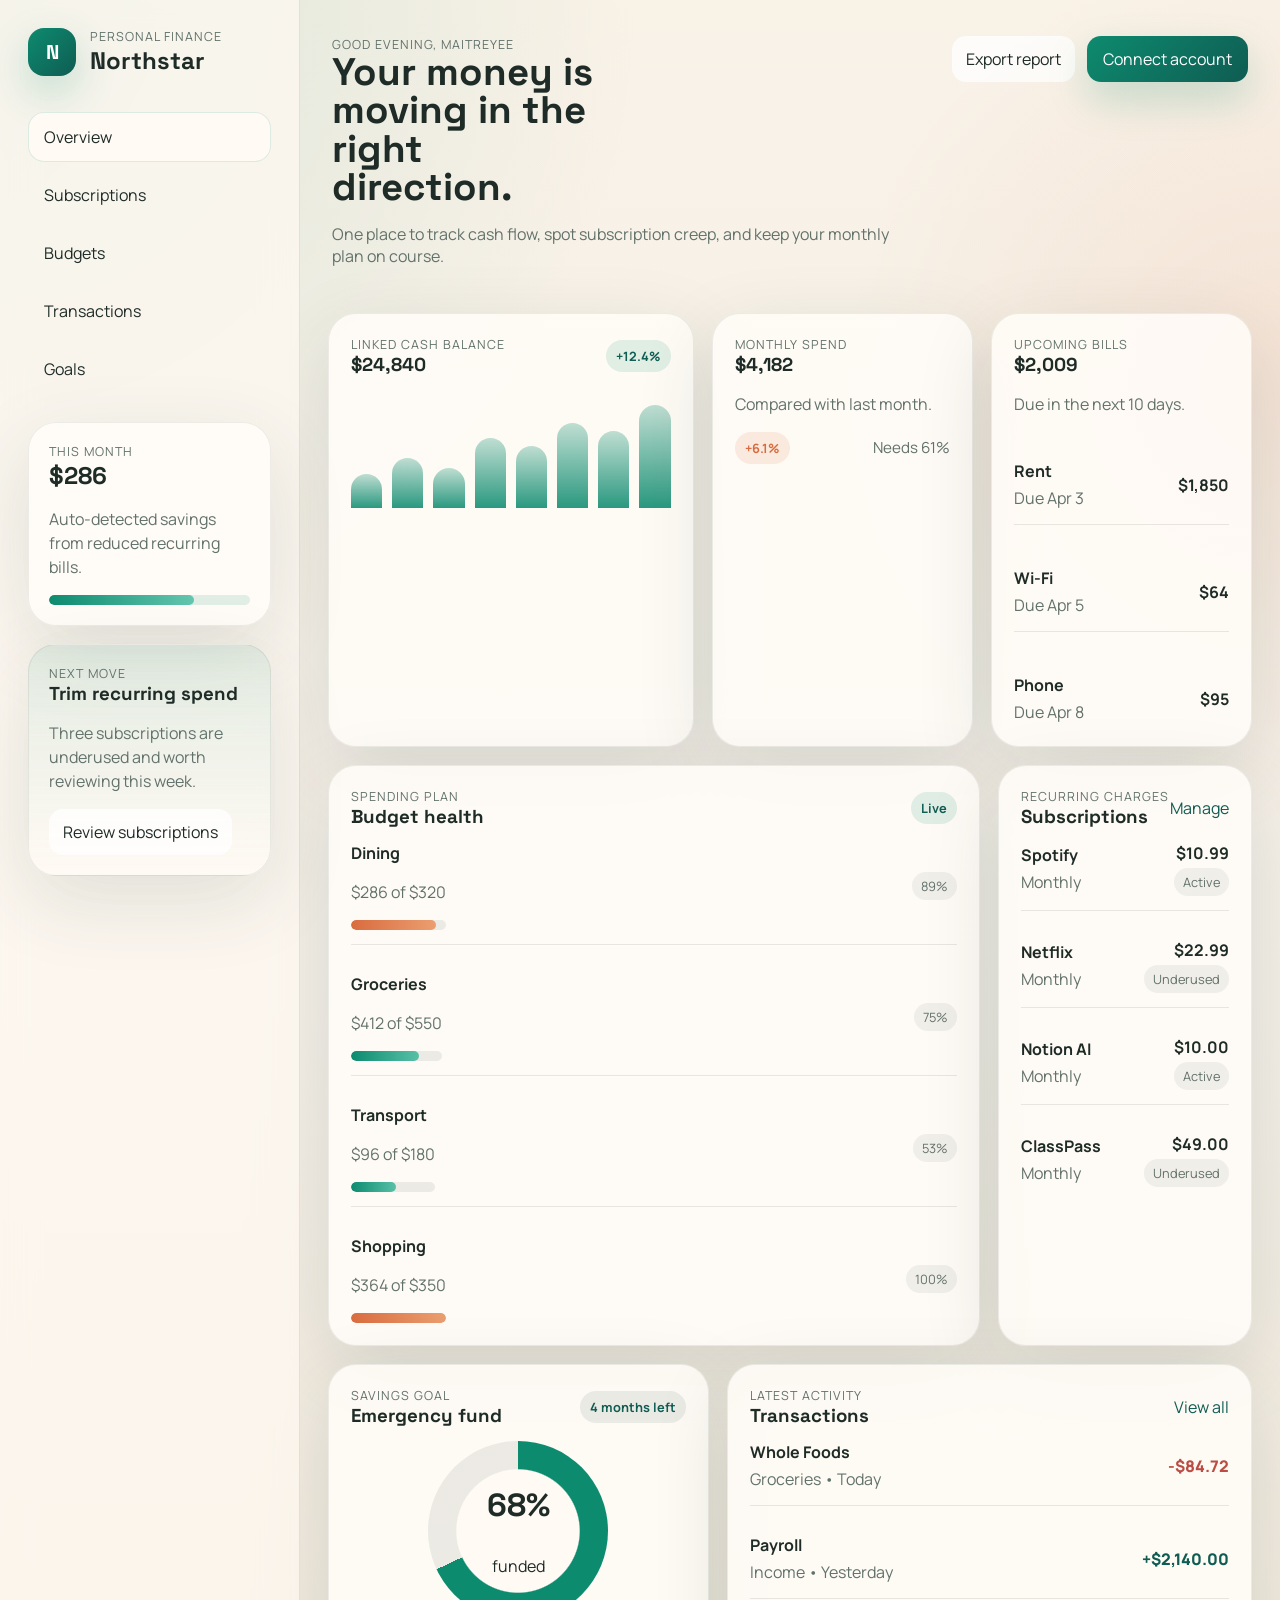
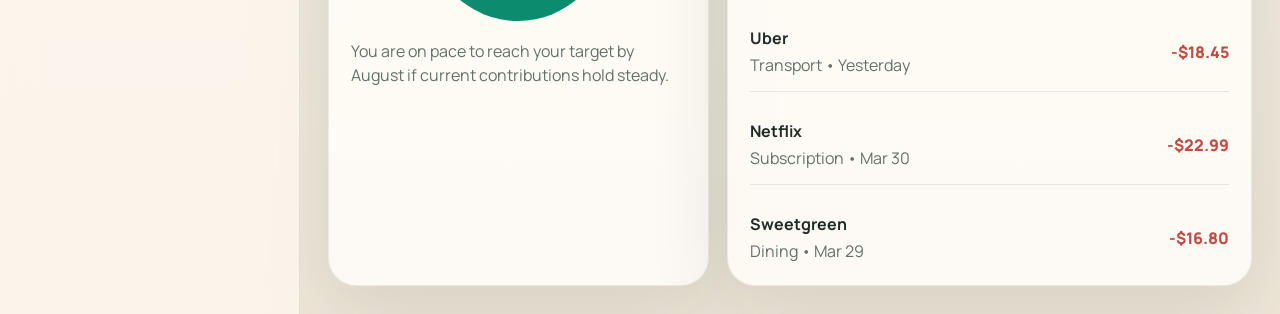
==== index.html @ c25d194f "Initial finance app" ====
<!DOCTYPE html>
<html lang="en">
  <head>
    <meta charset="UTF-8" />
    <meta name="viewport" content="width=device-width, initial-scale=1.0" />
    <title>Northstar Money</title>
    <link rel="preconnect" href="https://fonts.googleapis.com" />
    <link rel="preconnect" href="https://fonts.gstatic.com" crossorigin />
    <link
      href="https://fonts.googleapis.com/css2?family=Manrope:wght@400;500;600;700;800&family=Space+Grotesk:wght@500;700&display=swap"
      rel="stylesheet"
    />
    <link rel="stylesheet" href="./styles.css" />
  </head>
  <body>
    <div class="page-shell">
      <aside class="sidebar">
        <div class="brand-block">
          <div class="brand-mark">N</div>
          <div>
            <p class="eyebrow">Personal finance</p>
            <h1>Northstar</h1>
          </div>
        </div>

        <nav class="nav-list">
          <button class="nav-item active">Overview</button>
          <button class="nav-item">Subscriptions</button>
          <button class="nav-item">Budgets</button>
          <button class="nav-item">Transactions</button>
          <button class="nav-item">Goals</button>
        </nav>

        <section class="sidebar-card">
          <p class="card-label">This month</p>
          <h2 id="saved-total">$0</h2>
          <p class="muted">Auto-detected savings from reduced recurring bills.</p>
          <div class="meter">
            <span id="savings-progress"></span>
          </div>
        </section>

        <section class="sidebar-card highlight">
          <p class="card-label">Next move</p>
          <h3>Trim recurring spend</h3>
          <p class="muted">Three subscriptions are underused and worth reviewing this week.</p>
          <button class="ghost-button">Review subscriptions</button>
        </section>
      </aside>

      <main class="dashboard">
        <header class="hero">
          <div>
            <p class="eyebrow">Good evening, Maitreyee</p>
            <h2>Your money is moving in the right direction.</h2>
            <p class="hero-copy">
              One place to track cash flow, spot subscription creep, and keep your
              monthly plan on course.
            </p>
          </div>
          <div class="hero-actions">
            <button class="secondary-button">Export report</button>
            <button class="primary-button">Connect account</button>
          </div>
        </header>

        <section class="hero-grid">
          <article class="panel balance-panel">
            <div class="panel-heading">
              <div>
                <p class="card-label">Linked cash balance</p>
                <h3 id="cash-balance">$0</h3>
              </div>
              <span class="trend-pill positive" id="balance-change">+0%</span>
            </div>
            <div class="sparkline" aria-hidden="true">
              <span></span>
              <span></span>
              <span></span>
              <span></span>
              <span></span>
              <span></span>
              <span></span>
              <span></span>
            </div>
          </article>

          <article class="panel">
            <p class="card-label">Monthly spend</p>
            <h3 id="monthly-spend">$0</h3>
            <p class="muted">Compared with last month.</p>
            <div class="big-number-row">
              <span class="trend-pill negative" id="spend-change">+0%</span>
              <span class="subtle-stat" id="needs-ratio">Needs 0%</span>
            </div>
          </article>

          <article class="panel">
            <p class="card-label">Upcoming bills</p>
            <h3 id="upcoming-bills">$0</h3>
            <p class="muted">Due in the next 10 days.</p>
            <div class="bill-stack" id="upcoming-list"></div>
          </article>
        </section>

        <section class="content-grid">
          <article class="panel large-panel">
            <div class="section-heading">
              <div>
                <p class="card-label">Spending plan</p>
                <h3>Budget health</h3>
              </div>
              <span class="section-tag">Live</span>
            </div>
            <div class="budget-list" id="budget-list"></div>
          </article>

          <article class="panel">
            <div class="section-heading">
              <div>
                <p class="card-label">Recurring charges</p>
                <h3>Subscriptions</h3>
              </div>
              <button class="text-button">Manage</button>
            </div>
            <div class="subscription-list" id="subscription-list"></div>
          </article>

          <article class="panel">
            <div class="section-heading">
              <div>
                <p class="card-label">Savings goal</p>
                <h3>Emergency fund</h3>
              </div>
              <span class="section-tag neutral">4 months left</span>
            </div>
            <div class="goal-ring">
              <div class="goal-ring-inner">
                <strong id="goal-progress">0%</strong>
                <span>funded</span>
              </div>
            </div>
            <p class="muted">
              You are on pace to reach your target by August if current contributions
              hold steady.
            </p>
          </article>

          <article class="panel wide-panel">
            <div class="section-heading">
              <div>
                <p class="card-label">Latest activity</p>
                <h3>Transactions</h3>
              </div>
              <button class="text-button">View all</button>
            </div>
            <div class="transaction-list" id="transaction-list"></div>
          </article>
        </section>
      </main>
    </div>

    <script src="./app.js"></script>
  </body>
</html>
---- styles.css ----
:root {
  color-scheme: light;
  --bg: #f4efe7;
  --bg-accent: #efe4d5;
  --surface: rgba(255, 252, 247, 0.88);
  --surface-strong: #fffaf4;
  --surface-dark: #14312b;
  --text: #1e2b27;
  --muted: #62726b;
  --line: rgba(30, 43, 39, 0.1);
  --brand: #0d8b6f;
  --brand-deep: #0f5c52;
  --warn: #d96c3f;
  --danger: #bb4d44;
  --shadow: 0 24px 80px rgba(19, 49, 43, 0.12);
}

* {
  box-sizing: border-box;
}

body {
  margin: 0;
  min-height: 100vh;
  font-family: "Manrope", sans-serif;
  color: var(--text);
  background:
    radial-gradient(circle at top left, rgba(13, 139, 111, 0.12), transparent 28%),
    radial-gradient(circle at right 20%, rgba(217, 108, 63, 0.11), transparent 22%),
    linear-gradient(180deg, #f9f2e7 0%, var(--bg) 52%, #efe6d8 100%);
}

button {
  font: inherit;
}

.page-shell {
  display: grid;
  grid-template-columns: 300px minmax(0, 1fr);
  min-height: 100vh;
}

.sidebar {
  padding: 28px;
  border-right: 1px solid var(--line);
  background: rgba(255, 250, 243, 0.7);
  backdrop-filter: blur(18px);
}

.brand-block,
.panel-heading,
.section-heading,
.hero,
.hero-actions,
.big-number-row,
.budget-row,
.subscription-row,
.transaction-row {
  display: flex;
  align-items: center;
}

.brand-block {
  gap: 14px;
  margin-bottom: 36px;
}

.brand-mark {
  width: 48px;
  height: 48px;
  border-radius: 16px;
  display: grid;
  place-items: center;
  background: linear-gradient(135deg, var(--brand), var(--brand-deep));
  color: white;
  font-family: "Space Grotesk", sans-serif;
  font-size: 1.25rem;
  font-weight: 700;
  box-shadow: 0 16px 40px rgba(13, 139, 111, 0.24);
}

.eyebrow,
.card-label {
  margin: 0;
  color: var(--muted);
  font-size: 0.78rem;
  letter-spacing: 0.08em;
  text-transform: uppercase;
}

.brand-block h1,
.hero h2,
.panel h3,
.sidebar-card h3,
.sidebar-card h2 {
  margin: 0;
  font-family: "Space Grotesk", sans-serif;
}

.nav-list {
  display: grid;
  gap: 8px;
  margin-bottom: 28px;
}

.nav-item {
  border: 0;
  border-radius: 16px;
  padding: 14px 16px;
  background: transparent;
  color: var(--text);
  text-align: left;
  cursor: pointer;
}

.nav-item.active,
.nav-item:hover {
  background: var(--surface-strong);
  box-shadow: inset 0 0 0 1px rgba(13, 139, 111, 0.14);
}

.sidebar-card,
.panel {
  border: 1px solid rgba(20, 49, 43, 0.08);
  border-radius: 28px;
  background: var(--surface);
  box-shadow: var(--shadow);
}

.sidebar-card {
  padding: 20px;
  margin-bottom: 18px;
}

.sidebar-card.highlight {
  background: linear-gradient(180deg, rgba(13, 139, 111, 0.1), rgba(255, 250, 244, 0.9));
}

.muted {
  color: var(--muted);
  line-height: 1.5;
}

.meter {
  margin-top: 16px;
  width: 100%;
  height: 10px;
  border-radius: 999px;
  background: rgba(13, 139, 111, 0.12);
  overflow: hidden;
}

.meter span {
  display: block;
  height: 100%;
  width: 0;
  border-radius: inherit;
  background: linear-gradient(90deg, var(--brand), #64c7af);
}

.ghost-button,
.secondary-button,
.primary-button,
.text-button {
  border: 0;
  cursor: pointer;
}

.ghost-button,
.secondary-button {
  padding: 12px 14px;
  border-radius: 14px;
  background: rgba(255, 255, 255, 0.75);
  color: var(--text);
}

.primary-button {
  padding: 12px 16px;
  border-radius: 14px;
  color: white;
  background: linear-gradient(135deg, var(--brand), var(--brand-deep));
  box-shadow: 0 18px 40px rgba(13, 139, 111, 0.22);
}

.text-button {
  background: transparent;
  color: var(--brand-deep);
  padding: 0;
}

.dashboard {
  padding: 28px;
}

.hero {
  justify-content: space-between;
  gap: 24px;
  margin-bottom: 22px;
  padding: 8px 4px;
}

.hero h2 {
  font-size: clamp(2rem, 3vw, 3.4rem);
  line-height: 1;
  max-width: 11ch;
}

.hero-copy {
  max-width: 58ch;
  color: var(--muted);
}

.hero-actions {
  gap: 12px;
  align-self: flex-start;
}

.hero-grid,
.content-grid {
  display: grid;
  gap: 18px;
}

.hero-grid {
  grid-template-columns: 1.4fr 1fr 1fr;
  margin-bottom: 18px;
}

.content-grid {
  grid-template-columns: 1.2fr 0.8fr 0.8fr;
}

.panel {
  padding: 22px;
}

.large-panel,
.wide-panel {
  grid-column: span 2;
}

.panel-heading,
.section-heading,
.big-number-row,
.budget-row,
.subscription-row,
.transaction-row {
  justify-content: space-between;
}

.trend-pill,
.section-tag {
  padding: 7px 10px;
  border-radius: 999px;
  font-size: 0.8rem;
  font-weight: 700;
}

.trend-pill.positive,
.section-tag {
  background: rgba(13, 139, 111, 0.12);
  color: var(--brand-deep);
}

.trend-pill.negative {
  background: rgba(217, 108, 63, 0.12);
  color: var(--warn);
}

.section-tag.neutral {
  background: rgba(20, 49, 43, 0.08);
}

.sparkline {
  height: 112px;
  margin-top: 20px;
  display: grid;
  grid-template-columns: repeat(8, 1fr);
  gap: 10px;
  align-items: end;
}

.sparkline span {
  display: block;
  border-radius: 999px 999px 10px 10px;
  background: linear-gradient(180deg, rgba(13, 139, 111, 0.26), rgba(13, 139, 111, 0.88));
}

.sparkline span:nth-child(1) { height: 30%; }
.sparkline span:nth-child(2) { height: 44%; }
.sparkline span:nth-child(3) { height: 35%; }
.sparkline span:nth-child(4) { height: 62%; }
.sparkline span:nth-child(5) { height: 55%; }
.sparkline span:nth-child(6) { height: 76%; }
.sparkline span:nth-child(7) { height: 68%; }
.sparkline span:nth-child(8) { height: 92%; }

.bill-stack,
.budget-list,
.subscription-list,
.transaction-list {
  display: grid;
  gap: 14px;
}

.bill-item,
.budget-row,
.subscription-row,
.transaction-row {
  padding: 14px 0;
  border-bottom: 1px solid var(--line);
}

.bill-item:last-child,
.budget-row:last-child,
.subscription-row:last-child,
.transaction-row:last-child {
  border-bottom: 0;
  padding-bottom: 0;
}

.progress-rail {
  width: 100%;
  height: 10px;
  border-radius: 999px;
  background: rgba(20, 49, 43, 0.08);
  overflow: hidden;
  margin-top: 10px;
}

.progress-fill {
  display: block;
  height: 100%;
  border-radius: inherit;
  background: linear-gradient(90deg, var(--brand), #57c0a7);
}

.progress-fill.warn {
  background: linear-gradient(90deg, #d96c3f, #eb9e70);
}

.subtle-stat {
  color: var(--muted);
  font-size: 0.95rem;
}

.subscription-meta,
.transaction-meta {
  display: grid;
  gap: 4px;
}

.pill {
  display: inline-flex;
  align-items: center;
  gap: 6px;
  padding: 5px 9px;
  border-radius: 999px;
  background: rgba(20, 49, 43, 0.06);
  color: var(--muted);
  font-size: 0.8rem;
}

.goal-ring {
  --size: 180px;
  width: var(--size);
  height: var(--size);
  margin: 14px auto 18px;
  border-radius: 50%;
  background:
    radial-gradient(circle at center, var(--surface-strong) 48%, transparent 49%),
    conic-gradient(var(--brand) 0deg, var(--brand) var(--ring-angle), rgba(20, 49, 43, 0.08) var(--ring-angle), rgba(20, 49, 43, 0.08) 360deg);
  display: grid;
  place-items: center;
}

.goal-ring-inner {
  display: grid;
  place-items: center;
  width: 122px;
  height: 122px;
  border-radius: 50%;
  background: var(--surface-strong);
}

.goal-ring-inner strong {
  font-size: 2rem;
  font-family: "Space Grotesk", sans-serif;
}

.transaction-row .amount {
  font-weight: 800;
}

.transaction-row .amount.negative {
  color: var(--danger);
}

.transaction-row .amount.positive {
  color: var(--brand-deep);
}

@media (max-width: 1100px) {
  .page-shell,
  .hero-grid,
  .content-grid {
    grid-template-columns: 1fr;
  }

  .sidebar {
    border-right: 0;
    border-bottom: 1px solid var(--line);
  }

  .large-panel,
  .wide-panel {
    grid-column: span 1;
  }

  .hero {
    flex-direction: column;
    align-items: flex-start;
  }
}

@media (max-width: 720px) {
  .sidebar,
  .dashboard {
    padding: 18px;
  }

  .hero h2 {
    max-width: none;
  }

  .hero-actions {
    width: 100%;
    flex-wrap: wrap;
  }

  .primary-button,
  .secondary-button {
    flex: 1 1 180px;
  }
}
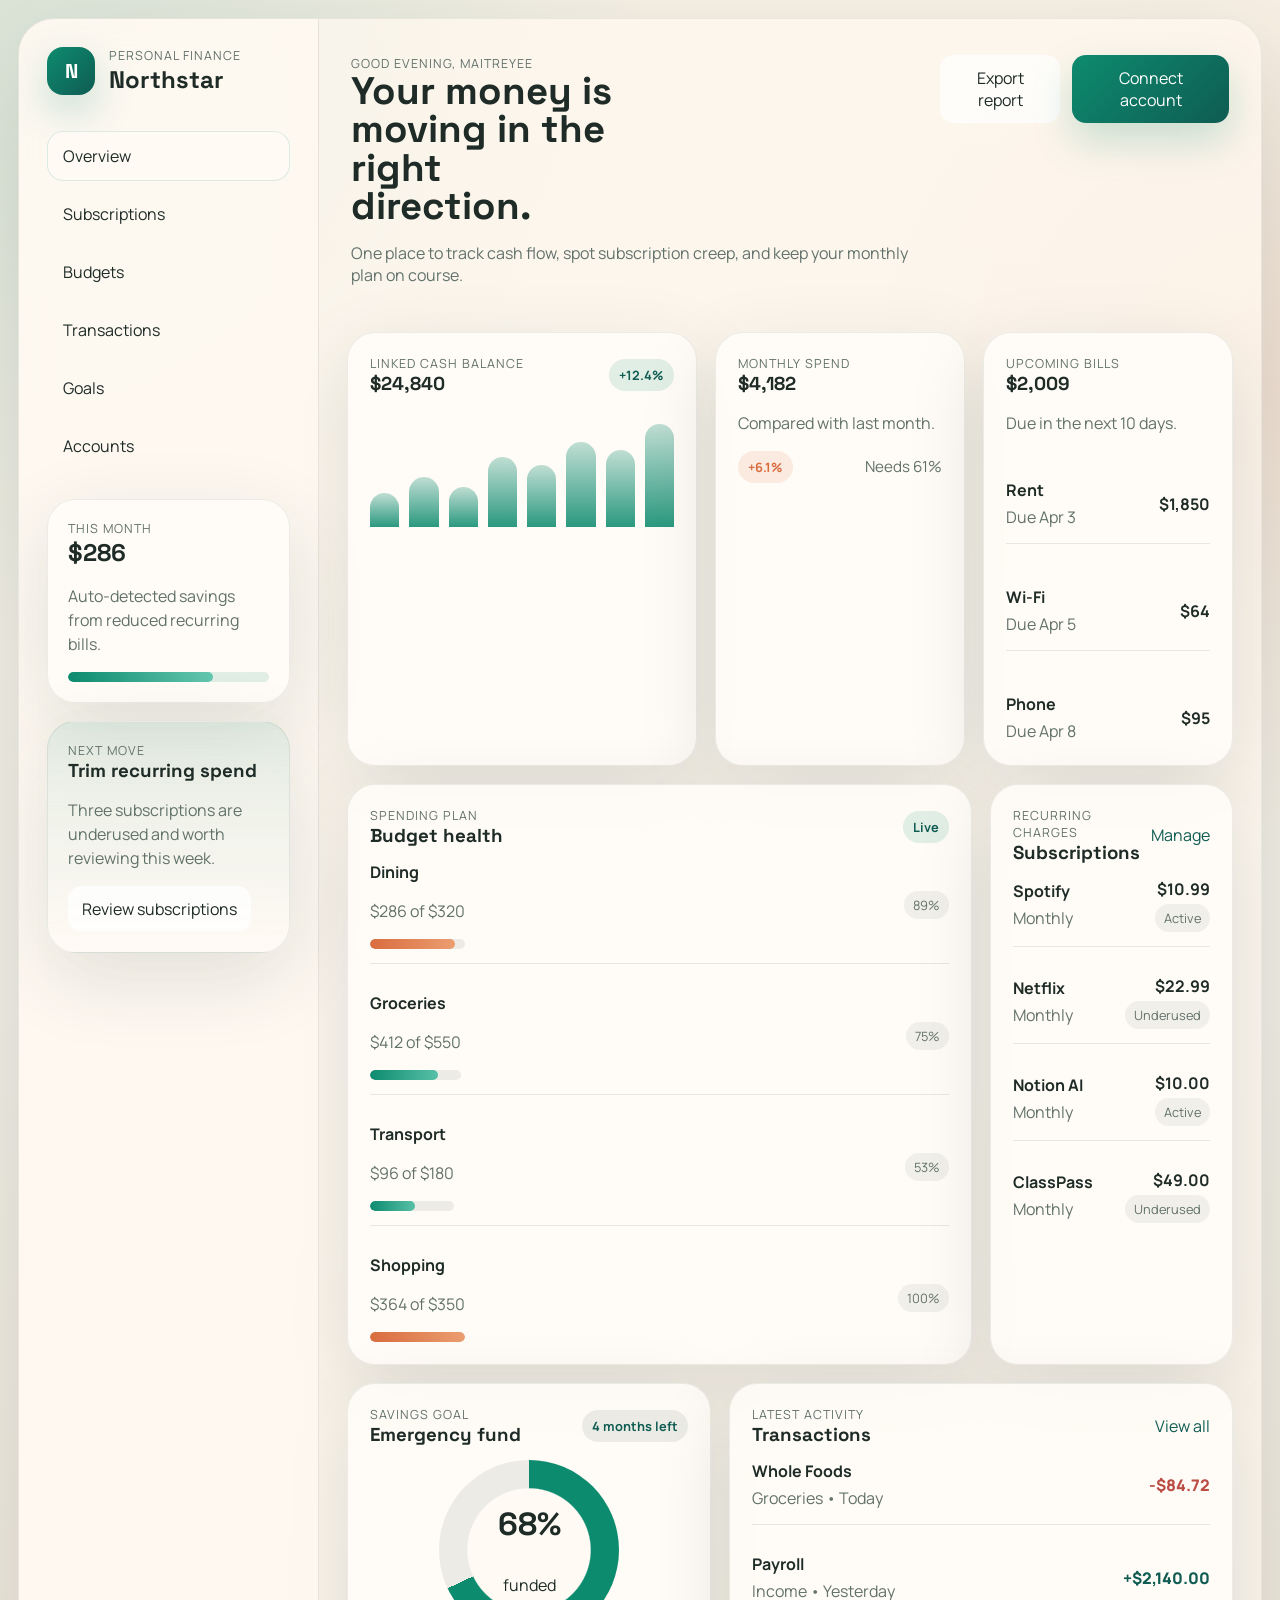
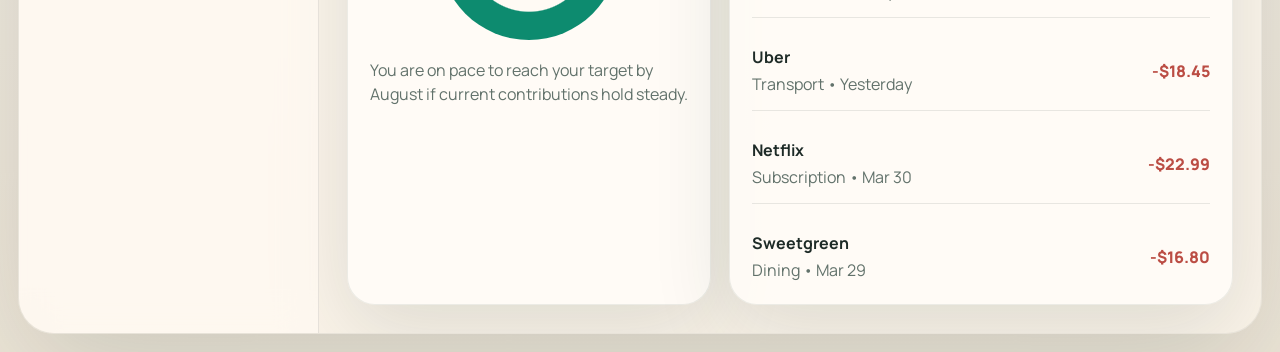
==== commit e44059cc: "Add mobile layout and accounts flow" ====
--- a/index.html
+++ b/index.html
@@ -13,151 +13,316 @@
     <link rel="stylesheet" href="./styles.css" />
   </head>
   <body>
-    <div class="page-shell">
-      <aside class="sidebar">
-        <div class="brand-block">
-          <div class="brand-mark">N</div>
-          <div>
-            <p class="eyebrow">Personal finance</p>
-            <h1>Northstar</h1>
+    <div class="app-shell">
+      <div class="app-frame">
+        <aside class="sidebar">
+          <div class="brand-block">
+            <div class="brand-mark">N</div>
+            <div>
+              <p class="eyebrow">Personal finance</p>
+              <h1>Northstar</h1>
+            </div>
           </div>
-        </div>
-
-        <nav class="nav-list">
-          <button class="nav-item active">Overview</button>
-          <button class="nav-item">Subscriptions</button>
-          <button class="nav-item">Budgets</button>
-          <button class="nav-item">Transactions</button>
-          <button class="nav-item">Goals</button>
+
+          <nav class="nav-list">
+            <button class="nav-item active" type="button" data-view="overview">Overview</button>
+            <button class="nav-item" type="button" data-view="subscriptions">Subscriptions</button>
+            <button class="nav-item" type="button" data-view="budgets">Budgets</button>
+            <button class="nav-item" type="button" data-view="transactions">Transactions</button>
+            <button class="nav-item" type="button" data-view="goals">Goals</button>
+            <button class="nav-item" type="button" data-view="accounts">Accounts</button>
+          </nav>
+
+          <section class="sidebar-card">
+            <p class="card-label">This month</p>
+            <h2 id="saved-total">$0</h2>
+            <p class="muted">Auto-detected savings from reduced recurring bills.</p>
+            <div class="meter">
+              <span id="savings-progress"></span>
+            </div>
+          </section>
+
+          <section class="sidebar-card highlight">
+            <p class="card-label">Next move</p>
+            <h3>Trim recurring spend</h3>
+            <p class="muted">Three subscriptions are underused and worth reviewing this week.</p>
+            <button class="ghost-button" type="button" data-view-link="subscriptions">Review subscriptions</button>
+          </section>
+        </aside>
+
+        <main class="dashboard">
+          <header class="mobile-topbar">
+            <div>
+              <p class="eyebrow">Northstar Money</p>
+              <h1 class="mobile-title">Your finances</h1>
+            </div>
+            <button class="avatar-chip" type="button">MJ</button>
+          </header>
+
+        <section class="view active" data-view-panel="overview">
+          <header class="hero">
+            <div>
+              <p class="eyebrow">Good evening, Maitreyee</p>
+              <h2>Your money is moving in the right direction.</h2>
+              <p class="hero-copy">
+                One place to track cash flow, spot subscription creep, and keep your
+                monthly plan on course.
+              </p>
+            </div>
+            <div class="hero-actions">
+              <button class="secondary-button" type="button">Export report</button>
+              <button class="primary-button" type="button" data-view-link="accounts">Connect account</button>
+            </div>
+          </header>
+
+          <section class="hero-grid">
+            <article class="panel balance-panel">
+              <div class="panel-heading">
+                <div>
+                  <p class="card-label">Linked cash balance</p>
+                  <h3 id="cash-balance">$0</h3>
+                </div>
+                <span class="trend-pill positive" id="balance-change">+0%</span>
+              </div>
+              <div class="sparkline" aria-hidden="true">
+                <span></span>
+                <span></span>
+                <span></span>
+                <span></span>
+                <span></span>
+                <span></span>
+                <span></span>
+                <span></span>
+              </div>
+            </article>
+
+            <article class="panel">
+              <p class="card-label">Monthly spend</p>
+              <h3 id="monthly-spend">$0</h3>
+              <p class="muted">Compared with last month.</p>
+              <div class="big-number-row">
+                <span class="trend-pill negative" id="spend-change">+0%</span>
+                <span class="subtle-stat" id="needs-ratio">Needs 0%</span>
+              </div>
+            </article>
+
+            <article class="panel">
+              <p class="card-label">Upcoming bills</p>
+              <h3 id="upcoming-bills">$0</h3>
+              <p class="muted">Due in the next 10 days.</p>
+              <div class="bill-stack" id="upcoming-list"></div>
+            </article>
+          </section>
+
+          <section class="content-grid">
+            <article class="panel large-panel">
+              <div class="section-heading">
+                <div>
+                  <p class="card-label">Spending plan</p>
+                  <h3>Budget health</h3>
+                </div>
+                <span class="section-tag">Live</span>
+              </div>
+              <div class="budget-list" id="budget-list"></div>
+            </article>
+
+            <article class="panel">
+              <div class="section-heading">
+                <div>
+                  <p class="card-label">Recurring charges</p>
+                  <h3>Subscriptions</h3>
+                </div>
+                <button class="text-button" type="button" data-view-link="subscriptions">Manage</button>
+              </div>
+              <div class="subscription-list" id="subscription-list"></div>
+            </article>
+
+            <article class="panel">
+              <div class="section-heading">
+                <div>
+                  <p class="card-label">Savings goal</p>
+                  <h3>Emergency fund</h3>
+                </div>
+                <span class="section-tag neutral">4 months left</span>
+              </div>
+              <div class="goal-ring">
+                <div class="goal-ring-inner">
+                  <strong id="goal-progress">0%</strong>
+                  <span>funded</span>
+                </div>
+              </div>
+              <p class="muted">
+                You are on pace to reach your target by August if current contributions
+                hold steady.
+              </p>
+            </article>
+
+            <article class="panel wide-panel">
+              <div class="section-heading">
+                <div>
+                  <p class="card-label">Latest activity</p>
+                  <h3>Transactions</h3>
+                </div>
+                <button class="text-button" type="button" data-view-link="transactions">View all</button>
+              </div>
+              <div class="transaction-list" id="transaction-list"></div>
+            </article>
+          </section>
+        </section>
+
+        <section class="view" data-view-panel="subscriptions">
+          <header class="view-hero">
+            <div>
+              <p class="eyebrow">Recurring spend</p>
+              <h2>Keep every subscription earned.</h2>
+              <p class="hero-copy">Spot underused services, upcoming renewals, and savings opportunities in one place.</p>
+            </div>
+            <span class="trend-pill negative" id="subscription-monthly-total">$0/mo</span>
+          </header>
+          <section class="single-column-grid">
+            <article class="panel">
+              <div class="section-heading">
+                <div>
+                  <p class="card-label">Active services</p>
+                  <h3>Subscription list</h3>
+                </div>
+                <span class="section-tag neutral" id="subscription-count">0 active</span>
+              </div>
+              <div class="subscription-list" id="subscriptions-detailed-list"></div>
+            </article>
+          </section>
+        </section>
+
+        <section class="view" data-view-panel="budgets">
+          <header class="view-hero">
+            <div>
+              <p class="eyebrow">Monthly plan</p>
+              <h2>Budgets with real breathing room.</h2>
+              <p class="hero-copy">Track where your money is going and which categories are starting to drift.</p>
+            </div>
+            <span class="section-tag" id="budget-summary-tag">On track</span>
+          </header>
+          <section class="single-column-grid">
+            <article class="panel">
+              <div class="section-heading">
+                <div>
+                  <p class="card-label">Categories</p>
+                  <h3>Budget breakdown</h3>
+                </div>
+                <span class="section-tag neutral" id="budget-remaining">$0 left</span>
+              </div>
+              <div class="budget-list" id="budget-detail-list"></div>
+            </article>
+          </section>
+        </section>
+
+        <section class="view" data-view-panel="transactions">
+          <header class="view-hero">
+            <div>
+              <p class="eyebrow">Cash flow</p>
+              <h2>Every swipe, transfer, and paycheck.</h2>
+              <p class="hero-copy">Recent activity is grouped here so you can catch unexpected charges quickly.</p>
+            </div>
+            <span class="section-tag neutral" id="transaction-total-tag">$0 net</span>
+          </header>
+          <section class="single-column-grid">
+            <article class="panel">
+              <div class="section-heading">
+                <div>
+                  <p class="card-label">Activity feed</p>
+                  <h3>Transaction history</h3>
+                </div>
+                <button class="text-button" type="button" data-view-link="overview">Back to overview</button>
+              </div>
+              <div class="transaction-list" id="transactions-detailed-list"></div>
+            </article>
+          </section>
+        </section>
+
+        <section class="view" data-view-panel="goals">
+          <header class="view-hero">
+            <div>
+              <p class="eyebrow">Savings progress</p>
+              <h2>Goals that stay visible.</h2>
+              <p class="hero-copy">Your emergency fund target, monthly savings pace, and next best action all in one view.</p>
+            </div>
+            <span class="section-tag" id="goal-pace-tag">Ahead of pace</span>
+          </header>
+          <section class="goal-grid">
+            <article class="panel">
+              <div class="section-heading">
+                <div>
+                  <p class="card-label">Emergency fund</p>
+                  <h3>Goal progress</h3>
+                </div>
+                <span class="section-tag neutral">Target: $18,000</span>
+              </div>
+              <div class="goal-ring large-goal-ring">
+                <div class="goal-ring-inner">
+                  <strong id="goal-progress-detail">0%</strong>
+                  <span>funded</span>
+                </div>
+              </div>
+              <p class="muted" id="goal-summary-copy"></p>
+            </article>
+            <article class="panel">
+              <div class="section-heading">
+                <div>
+                  <p class="card-label">Monthly savings</p>
+                  <h3>Momentum</h3>
+                </div>
+                <span class="trend-pill positive" id="goal-savings-amount">$0</span>
+              </div>
+              <p class="muted">Your reduced recurring spend and steady deposits are keeping this goal on track.</p>
+              <div class="meter">
+                <span id="goal-savings-progress"></span>
+              </div>
+            </article>
+          </section>
+        </section>
+
+        <section class="view" data-view-panel="accounts">
+          <header class="view-hero">
+            <div>
+              <p class="eyebrow">Linked institutions</p>
+              <h2>Connect every account in one place.</h2>
+              <p class="hero-copy">This is still a demo flow, but it now behaves like a real accounts screen with supported institutions and linked balances.</p>
+            </div>
+            <span class="section-tag" id="accounts-total-tag">$0 linked</span>
+          </header>
+          <section class="single-column-grid">
+            <article class="panel">
+              <div class="section-heading">
+                <div>
+                  <p class="card-label">Quick connect</p>
+                  <h3>Popular institutions</h3>
+                </div>
+                <span class="section-tag neutral">Demo mode</span>
+              </div>
+              <div class="connect-grid" id="institution-list"></div>
+            </article>
+            <article class="panel">
+              <div class="section-heading">
+                <div>
+                  <p class="card-label">Connected accounts</p>
+                  <h3>Your linked balances</h3>
+                </div>
+                <button class="text-button" type="button" data-view-link="overview">Back to overview</button>
+              </div>
+              <div class="account-list" id="account-list"></div>
+            </article>
+          </section>
+        </section>
+        </main>
+
+        <nav class="mobile-tabbar">
+          <button class="mobile-tab active" type="button" data-view="overview">Home</button>
+          <button class="mobile-tab" type="button" data-view="subscriptions">Subs</button>
+          <button class="mobile-tab" type="button" data-view="transactions">Activity</button>
+          <button class="mobile-tab" type="button" data-view="goals">Goals</button>
+          <button class="mobile-tab" type="button" data-view="accounts">Accounts</button>
         </nav>
-
-        <section class="sidebar-card">
-          <p class="card-label">This month</p>
-          <h2 id="saved-total">$0</h2>
-          <p class="muted">Auto-detected savings from reduced recurring bills.</p>
-          <div class="meter">
-            <span id="savings-progress"></span>
-          </div>
-        </section>
-
-        <section class="sidebar-card highlight">
-          <p class="card-label">Next move</p>
-          <h3>Trim recurring spend</h3>
-          <p class="muted">Three subscriptions are underused and worth reviewing this week.</p>
-          <button class="ghost-button">Review subscriptions</button>
-        </section>
-      </aside>
-
-      <main class="dashboard">
-        <header class="hero">
-          <div>
-            <p class="eyebrow">Good evening, Maitreyee</p>
-            <h2>Your money is moving in the right direction.</h2>
-            <p class="hero-copy">
-              One place to track cash flow, spot subscription creep, and keep your
-              monthly plan on course.
-            </p>
-          </div>
-          <div class="hero-actions">
-            <button class="secondary-button">Export report</button>
-            <button class="primary-button">Connect account</button>
-          </div>
-        </header>
-
-        <section class="hero-grid">
-          <article class="panel balance-panel">
-            <div class="panel-heading">
-              <div>
-                <p class="card-label">Linked cash balance</p>
-                <h3 id="cash-balance">$0</h3>
-              </div>
-              <span class="trend-pill positive" id="balance-change">+0%</span>
-            </div>
-            <div class="sparkline" aria-hidden="true">
-              <span></span>
-              <span></span>
-              <span></span>
-              <span></span>
-              <span></span>
-              <span></span>
-              <span></span>
-              <span></span>
-            </div>
-          </article>
-
-          <article class="panel">
-            <p class="card-label">Monthly spend</p>
-            <h3 id="monthly-spend">$0</h3>
-            <p class="muted">Compared with last month.</p>
-            <div class="big-number-row">
-              <span class="trend-pill negative" id="spend-change">+0%</span>
-              <span class="subtle-stat" id="needs-ratio">Needs 0%</span>
-            </div>
-          </article>
-
-          <article class="panel">
-            <p class="card-label">Upcoming bills</p>
-            <h3 id="upcoming-bills">$0</h3>
-            <p class="muted">Due in the next 10 days.</p>
-            <div class="bill-stack" id="upcoming-list"></div>
-          </article>
-        </section>
-
-        <section class="content-grid">
-          <article class="panel large-panel">
-            <div class="section-heading">
-              <div>
-                <p class="card-label">Spending plan</p>
-                <h3>Budget health</h3>
-              </div>
-              <span class="section-tag">Live</span>
-            </div>
-            <div class="budget-list" id="budget-list"></div>
-          </article>
-
-          <article class="panel">
-            <div class="section-heading">
-              <div>
-                <p class="card-label">Recurring charges</p>
-                <h3>Subscriptions</h3>
-              </div>
-              <button class="text-button">Manage</button>
-            </div>
-            <div class="subscription-list" id="subscription-list"></div>
-          </article>
-
-          <article class="panel">
-            <div class="section-heading">
-              <div>
-                <p class="card-label">Savings goal</p>
-                <h3>Emergency fund</h3>
-              </div>
-              <span class="section-tag neutral">4 months left</span>
-            </div>
-            <div class="goal-ring">
-              <div class="goal-ring-inner">
-                <strong id="goal-progress">0%</strong>
-                <span>funded</span>
-              </div>
-            </div>
-            <p class="muted">
-              You are on pace to reach your target by August if current contributions
-              hold steady.
-            </p>
-          </article>
-
-          <article class="panel wide-panel">
-            <div class="section-heading">
-              <div>
-                <p class="card-label">Latest activity</p>
-                <h3>Transactions</h3>
-              </div>
-              <button class="text-button">View all</button>
-            </div>
-            <div class="transaction-list" id="transaction-list"></div>
-          </article>
-        </section>
-      </main>
+      </div>
     </div>
 
     <script src="./app.js"></script>
--- a/styles.css
+++ b/styles.css
@@ -34,6 +34,23 @@
   font: inherit;
 }
 
+.app-shell {
+  min-height: 100vh;
+  padding: 18px;
+}
+
+.app-frame {
+  display: grid;
+  grid-template-columns: 300px minmax(0, 1fr);
+  max-width: 1280px;
+  margin: 0 auto;
+  border-radius: 36px;
+  overflow: hidden;
+  border: 1px solid rgba(20, 49, 43, 0.08);
+  background: rgba(255, 248, 240, 0.7);
+  box-shadow: 0 36px 120px rgba(19, 49, 43, 0.16);
+}
+
 .page-shell {
   display: grid;
   grid-template-columns: 300px minmax(0, 1fr);
@@ -192,6 +209,35 @@
   padding: 28px;
 }
 
+.mobile-topbar,
+.mobile-tabbar {
+  display: none;
+}
+
+.mobile-title {
+  margin: 4px 0 0;
+  font-family: "Space Grotesk", sans-serif;
+}
+
+.avatar-chip {
+  width: 42px;
+  height: 42px;
+  border: 0;
+  border-radius: 14px;
+  background: linear-gradient(135deg, var(--brand), var(--brand-deep));
+  color: #fff;
+  font-weight: 800;
+  box-shadow: 0 16px 36px rgba(13, 139, 111, 0.22);
+}
+
+.view {
+  display: none;
+}
+
+.view.active {
+  display: block;
+}
+
 .hero {
   justify-content: space-between;
   gap: 24px;
@@ -216,7 +262,9 @@
 }
 
 .hero-grid,
-.content-grid {
+.content-grid,
+.single-column-grid,
+.goal-grid {
   display: grid;
   gap: 18px;
 }
@@ -228,6 +276,14 @@
 
 .content-grid {
   grid-template-columns: 1.2fr 0.8fr 0.8fr;
+}
+
+.single-column-grid {
+  grid-template-columns: 1fr;
+}
+
+.goal-grid {
+  grid-template-columns: 1.1fr 0.9fr;
 }
 
 .panel {
@@ -265,6 +321,14 @@
 .trend-pill.negative {
   background: rgba(217, 108, 63, 0.12);
   color: var(--warn);
+}
+
+.view-hero {
+  display: flex;
+  justify-content: space-between;
+  align-items: flex-start;
+  gap: 24px;
+  margin-bottom: 18px;
 }
 
 .section-tag.neutral {
@@ -298,7 +362,9 @@
 .bill-stack,
 .budget-list,
 .subscription-list,
-.transaction-list {
+.transaction-list,
+.account-list,
+.connect-grid {
   display: grid;
   gap: 14px;
 }
@@ -306,7 +372,8 @@
 .bill-item,
 .budget-row,
 .subscription-row,
-.transaction-row {
+.transaction-row,
+.account-row {
   padding: 14px 0;
   border-bottom: 1px solid var(--line);
 }
@@ -361,6 +428,30 @@
   font-size: 0.8rem;
 }
 
+.connect-grid {
+  grid-template-columns: repeat(2, minmax(0, 1fr));
+}
+
+.institution-card {
+  border: 1px solid var(--line);
+  border-radius: 22px;
+  padding: 16px;
+  background: rgba(255, 255, 255, 0.55);
+}
+
+.institution-card strong,
+.account-row strong {
+  display: block;
+}
+
+.account-balance {
+  font-weight: 800;
+}
+
+.account-balance.negative {
+  color: var(--danger);
+}
+
 .goal-ring {
   --size: 180px;
   width: var(--size);
@@ -374,6 +465,10 @@
   place-items: center;
 }
 
+.large-goal-ring {
+  --size: 220px;
+}
+
 .goal-ring-inner {
   display: grid;
   place-items: center;
@@ -403,7 +498,8 @@
 @media (max-width: 1100px) {
   .page-shell,
   .hero-grid,
-  .content-grid {
+  .content-grid,
+  .goal-grid {
     grid-template-columns: 1fr;
   }
 
@@ -421,16 +517,79 @@
     flex-direction: column;
     align-items: flex-start;
   }
-}
-
-@media (max-width: 720px) {
-  .sidebar,
+
+  .view-hero {
+    flex-direction: column;
+  }
+}
+
+@media (max-width: 900px) {
+  .app-shell {
+    padding: 0;
+  }
+
+  .app-frame {
+    max-width: 430px;
+    min-height: 100vh;
+    display: block;
+    border-radius: 0;
+    border: 0;
+    box-shadow: none;
+  }
+
+  .page-shell {
+    display: block;
+    min-height: auto;
+  }
+
+  .sidebar {
+    display: none;
+  }
+
   .dashboard {
-    padding: 18px;
-  }
-
-  .hero h2 {
+    padding: 18px 18px 96px;
+  }
+
+  .mobile-topbar {
+    display: flex;
+    align-items: center;
+    justify-content: space-between;
+    margin-bottom: 18px;
+  }
+
+  .mobile-tabbar {
+    position: sticky;
+    bottom: 0;
+    grid-column: 1 / -1;
+    display: grid;
+    grid-template-columns: repeat(5, 1fr);
+    gap: 8px;
+    padding: 12px 14px 18px;
+    background: linear-gradient(180deg, rgba(244, 239, 231, 0.6), rgba(244, 239, 231, 0.98));
+    backdrop-filter: blur(18px);
+    border-top: 1px solid var(--line);
+  }
+
+  .mobile-tab {
+    border: 0;
+    border-radius: 16px;
+    padding: 10px 6px;
+    background: transparent;
+    color: var(--muted);
+    font-size: 0.8rem;
+    font-weight: 700;
+  }
+
+  .mobile-tab.active {
+    background: var(--surface-strong);
+    color: var(--brand-deep);
+    box-shadow: inset 0 0 0 1px rgba(13, 139, 111, 0.14);
+  }
+
+  .hero h2,
+  .view-hero h2 {
     max-width: none;
+    font-size: clamp(1.9rem, 8vw, 2.4rem);
   }
 
   .hero-actions {
@@ -440,6 +599,10 @@
 
   .primary-button,
   .secondary-button {
-    flex: 1 1 180px;
-  }
-}
+    flex: 1 1 160px;
+  }
+
+  .connect-grid {
+    grid-template-columns: 1fr;
+  }
+}
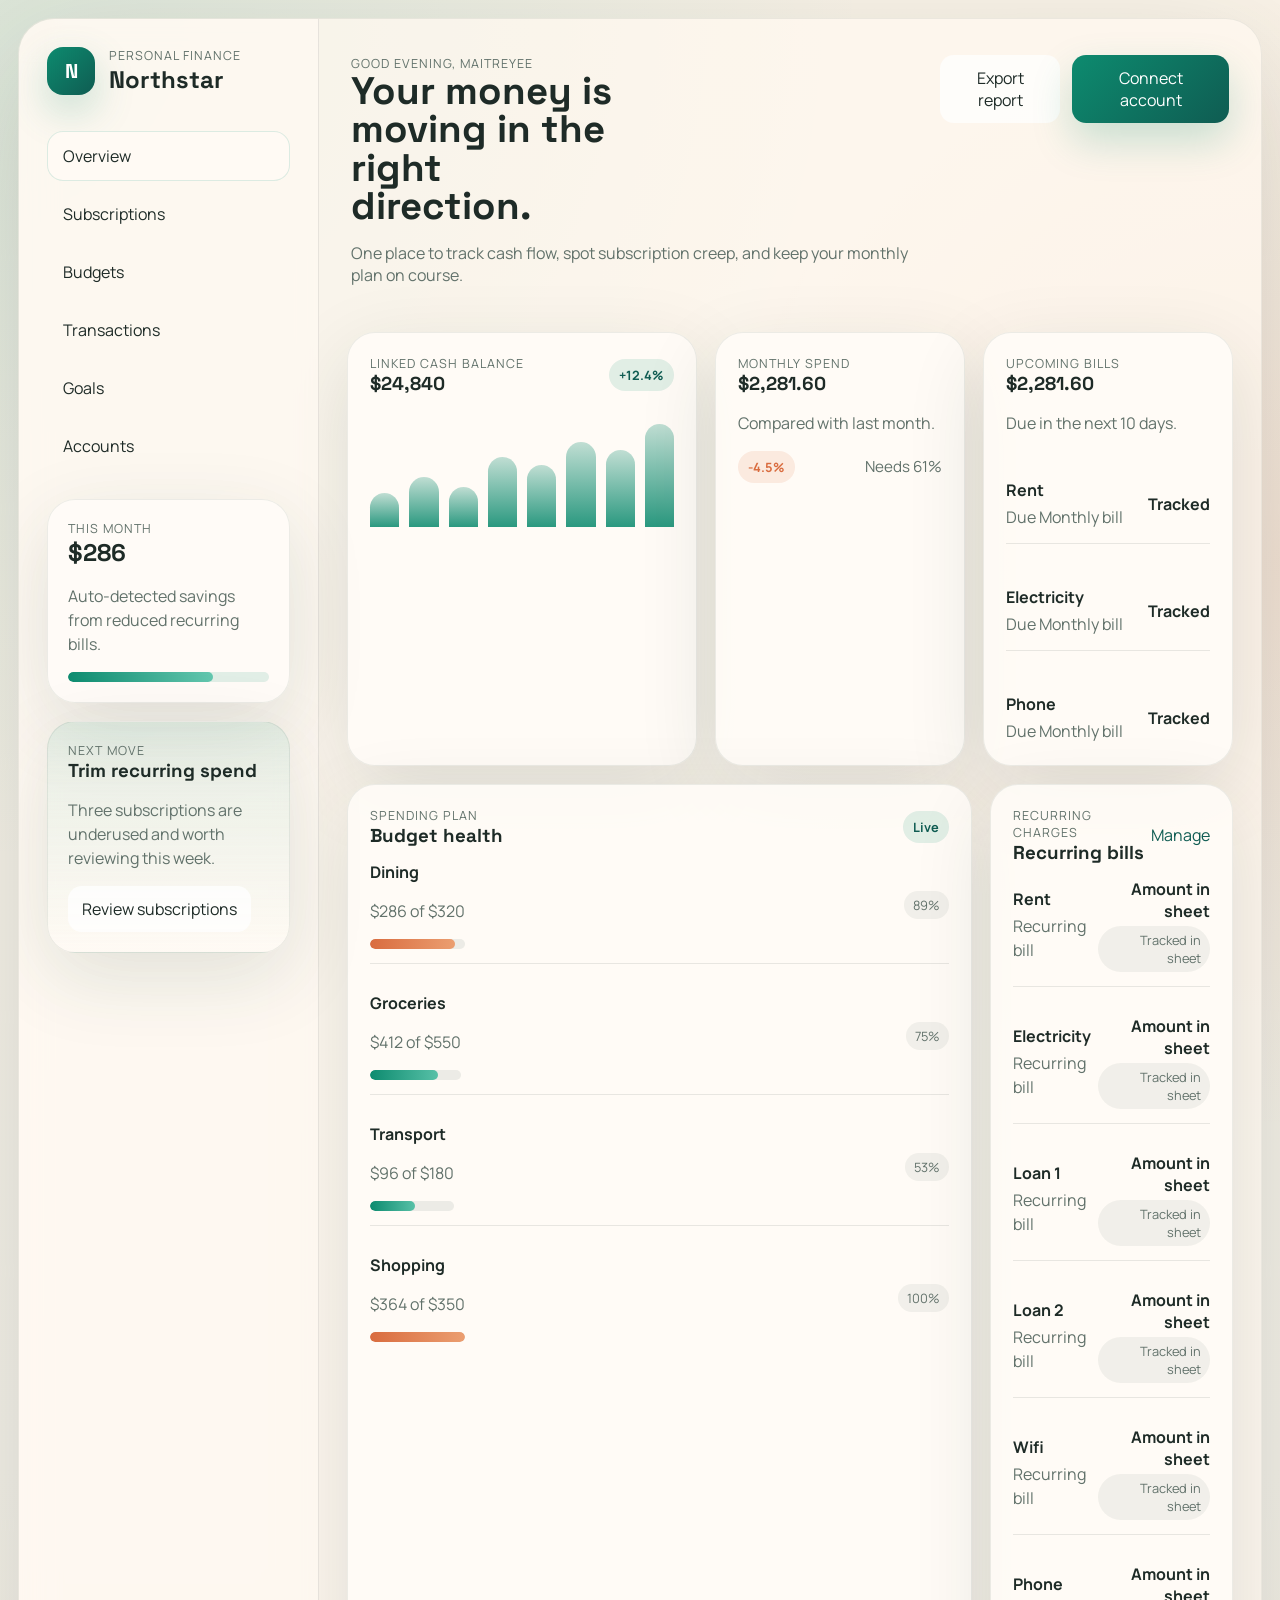
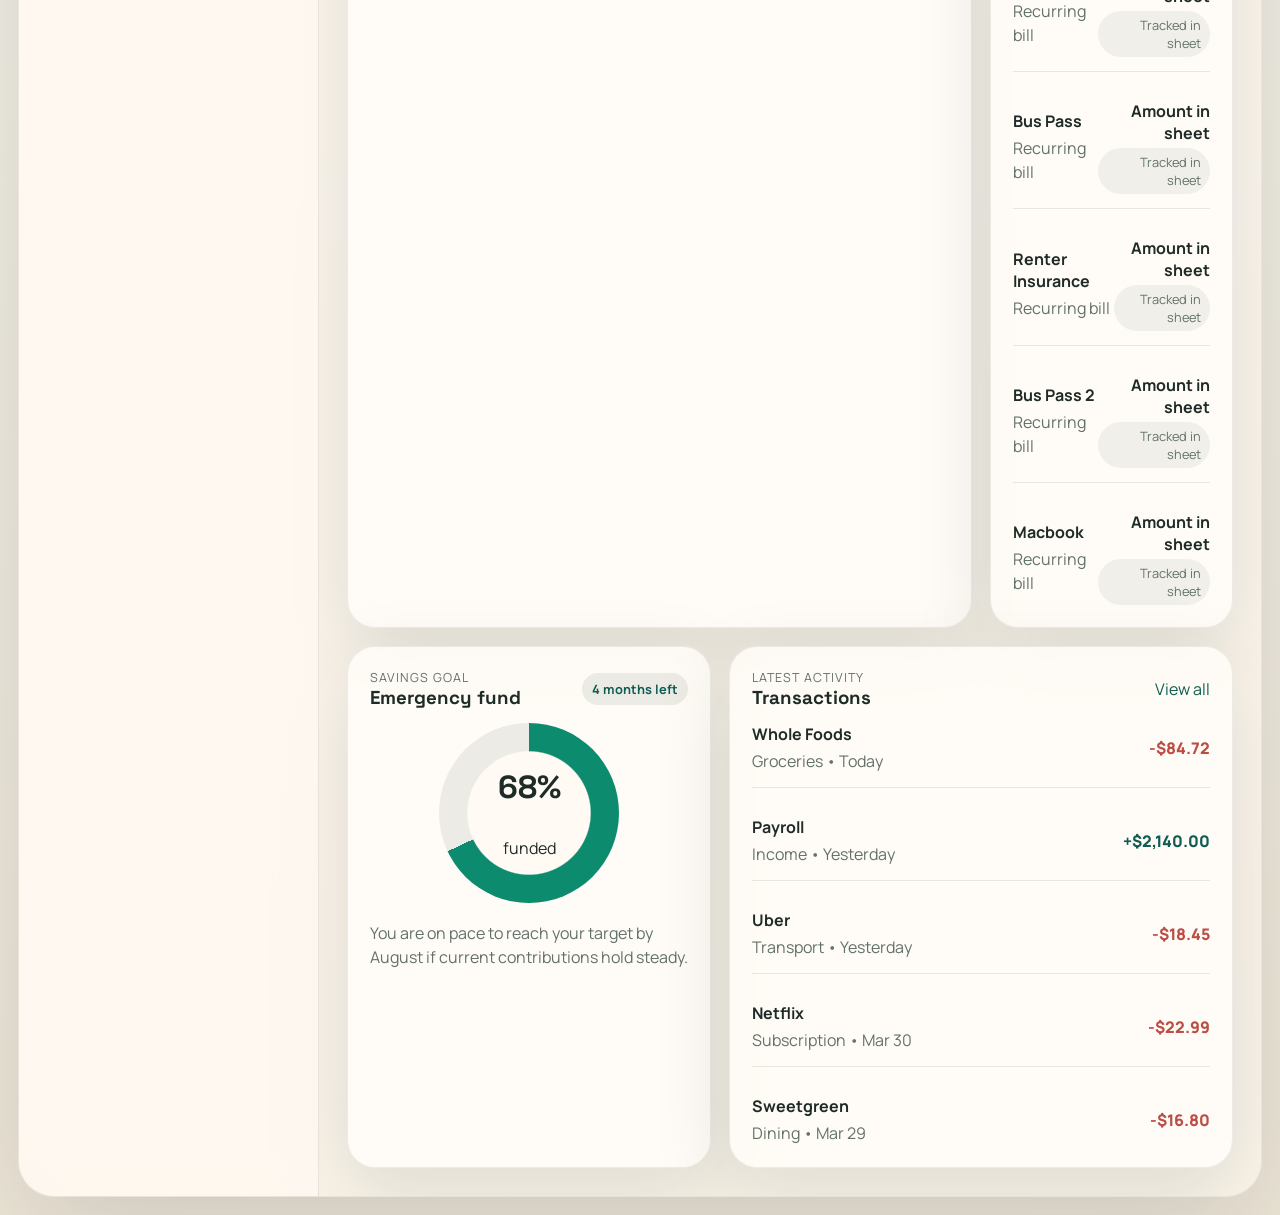
==== commit 583ed788: "Use spreadsheet recurring bill data" ====
--- a/index.html
+++ b/index.html
@@ -130,7 +130,7 @@
               <div class="section-heading">
                 <div>
                   <p class="card-label">Recurring charges</p>
-                  <h3>Subscriptions</h3>
+                  <h3>Recurring bills</h3>
                 </div>
                 <button class="text-button" type="button" data-view-link="subscriptions">Manage</button>
               </div>
@@ -174,8 +174,8 @@
           <header class="view-hero">
             <div>
               <p class="eyebrow">Recurring spend</p>
-              <h2>Keep every subscription earned.</h2>
-              <p class="hero-copy">Spot underused services, upcoming renewals, and savings opportunities in one place.</p>
+              <h2>Keep every recurring bill visible.</h2>
+              <p class="hero-copy">Track the recurring bills from your spreadsheet in one place and monitor the monthly total over time.</p>
             </div>
             <span class="trend-pill negative" id="subscription-monthly-total">$0/mo</span>
           </header>
@@ -183,10 +183,10 @@
             <article class="panel">
               <div class="section-heading">
                 <div>
-                  <p class="card-label">Active services</p>
-                  <h3>Subscription list</h3>
-                </div>
-                <span class="section-tag neutral" id="subscription-count">0 active</span>
+                  <p class="card-label">Tracked bills</p>
+                  <h3>Recurring bill list</h3>
+                </div>
+                <span class="section-tag neutral" id="subscription-count">0 recurring bills</span>
               </div>
               <div class="subscription-list" id="subscriptions-detailed-list"></div>
             </article>
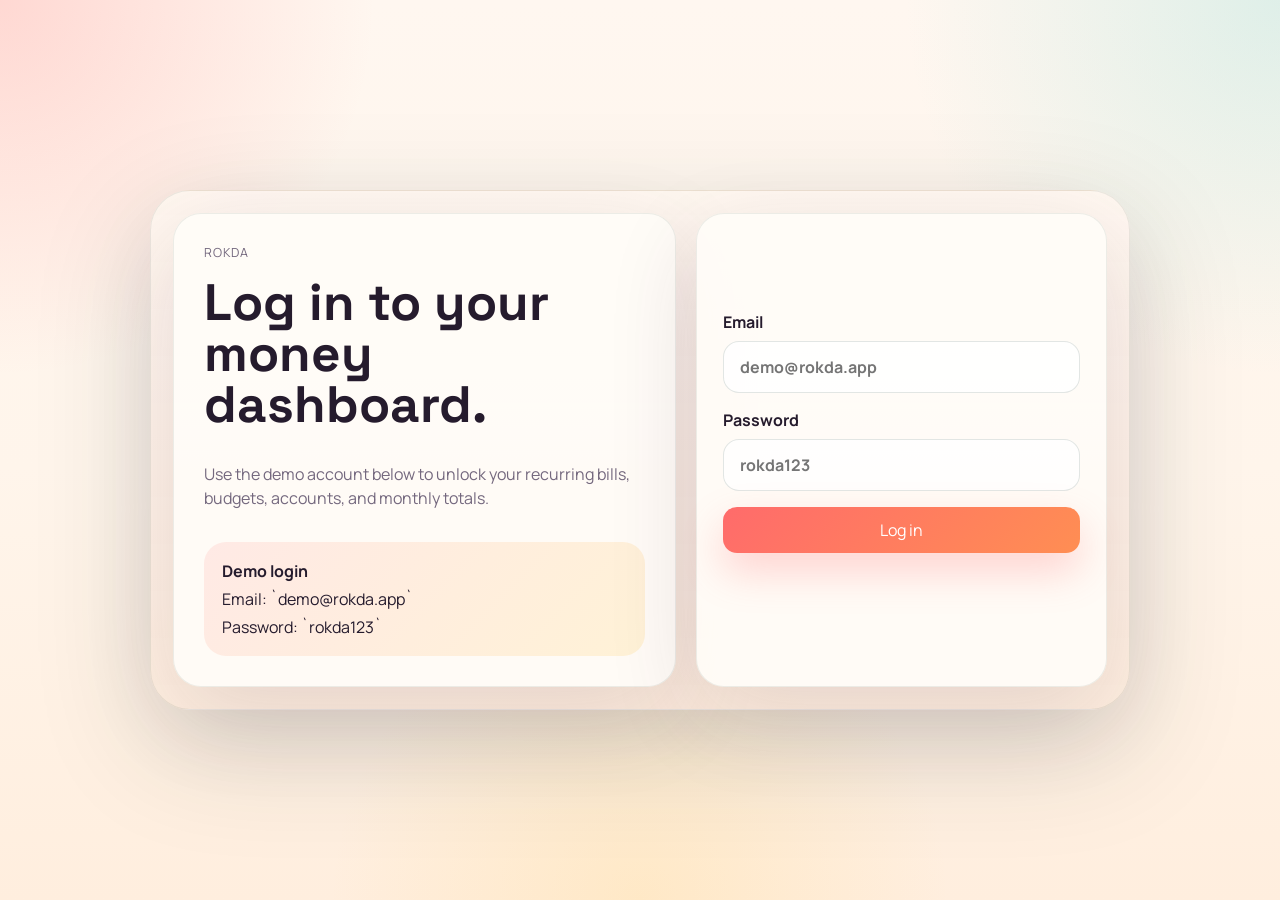
==== commit a494e39b: "Rebrand app as Rokda mobile" ====
--- a/index.html
+++ b/index.html
@@ -3,7 +3,7 @@
   <head>
     <meta charset="UTF-8" />
     <meta name="viewport" content="width=device-width, initial-scale=1.0" />
-    <title>Northstar Money</title>
+    <title>Rokda</title>
     <link rel="preconnect" href="https://fonts.googleapis.com" />
     <link rel="preconnect" href="https://fonts.gstatic.com" crossorigin />
     <link
@@ -13,14 +13,44 @@
     <link rel="stylesheet" href="./styles.css" />
   </head>
   <body>
-    <div class="app-shell">
+    <div class="auth-shell" id="auth-shell">
+      <section class="auth-panel">
+        <div class="auth-copy">
+          <p class="eyebrow">Rokda</p>
+          <h1>Log in to your money dashboard.</h1>
+          <p class="muted">
+            Use the demo account below to unlock your recurring bills, budgets,
+            accounts, and monthly totals.
+          </p>
+          <div class="auth-hint">
+            <strong>Demo login</strong>
+            <span>Email: `demo@rokda.app`</span>
+            <span>Password: `rokda123`</span>
+          </div>
+        </div>
+        <form class="auth-card" id="login-form">
+          <label class="auth-field">
+            <span>Email</span>
+            <input id="email-input" name="email" type="email" placeholder="demo@rokda.app" required />
+          </label>
+          <label class="auth-field">
+            <span>Password</span>
+            <input id="password-input" name="password" type="password" placeholder="rokda123" required />
+          </label>
+          <button class="primary-button auth-submit" type="submit">Log in</button>
+          <p class="auth-error" id="auth-error" aria-live="polite"></p>
+        </form>
+      </section>
+    </div>
+
+    <div class="app-shell hidden" id="app-shell">
       <div class="app-frame">
         <aside class="sidebar">
           <div class="brand-block">
             <div class="brand-mark">N</div>
             <div>
               <p class="eyebrow">Personal finance</p>
-              <h1>Northstar</h1>
+              <h1>Rokda</h1>
             </div>
           </div>
 
@@ -53,10 +83,10 @@
         <main class="dashboard">
           <header class="mobile-topbar">
             <div>
-              <p class="eyebrow">Northstar Money</p>
+              <p class="eyebrow">Rokda</p>
               <h1 class="mobile-title">Your finances</h1>
             </div>
-            <button class="avatar-chip" type="button">MJ</button>
+            <button class="avatar-chip" id="logout-button-mobile" type="button">MJ</button>
           </header>
 
         <section class="view active" data-view-panel="overview">
@@ -70,7 +100,7 @@
               </p>
             </div>
             <div class="hero-actions">
-              <button class="secondary-button" type="button">Export report</button>
+              <button class="secondary-button" id="logout-button-desktop" type="button">Log out</button>
               <button class="primary-button" type="button" data-view-link="accounts">Connect account</button>
             </div>
           </header>
--- a/styles.css
+++ b/styles.css
@@ -1,18 +1,20 @@
 :root {
   color-scheme: light;
-  --bg: #f4efe7;
-  --bg-accent: #efe4d5;
-  --surface: rgba(255, 252, 247, 0.88);
-  --surface-strong: #fffaf4;
-  --surface-dark: #14312b;
-  --text: #1e2b27;
-  --muted: #62726b;
-  --line: rgba(30, 43, 39, 0.1);
-  --brand: #0d8b6f;
-  --brand-deep: #0f5c52;
-  --warn: #d96c3f;
-  --danger: #bb4d44;
-  --shadow: 0 24px 80px rgba(19, 49, 43, 0.12);
+  --bg: #fff5eb;
+  --bg-accent: #ffe1d1;
+  --surface: rgba(255, 252, 248, 0.92);
+  --surface-strong: #fffdf9;
+  --surface-dark: #20162a;
+  --text: #251b2d;
+  --muted: #74687e;
+  --line: rgba(37, 27, 45, 0.09);
+  --brand: #ff6b6b;
+  --brand-deep: #ff8e53;
+  --accent-two: #ffd166;
+  --accent-three: #6dd3ce;
+  --warn: #ff8a5b;
+  --danger: #d94f70;
+  --shadow: 0 28px 90px rgba(68, 32, 74, 0.14);
 }
 
 * {
@@ -25,43 +27,147 @@
   font-family: "Manrope", sans-serif;
   color: var(--text);
   background:
-    radial-gradient(circle at top left, rgba(13, 139, 111, 0.12), transparent 28%),
-    radial-gradient(circle at right 20%, rgba(217, 108, 63, 0.11), transparent 22%),
-    linear-gradient(180deg, #f9f2e7 0%, var(--bg) 52%, #efe6d8 100%);
+    radial-gradient(circle at top left, rgba(255, 107, 107, 0.22), transparent 24%),
+    radial-gradient(circle at top right, rgba(109, 211, 206, 0.22), transparent 24%),
+    radial-gradient(circle at bottom center, rgba(255, 209, 102, 0.2), transparent 28%),
+    linear-gradient(180deg, #fff7f0 0%, var(--bg) 52%, #ffeede 100%);
 }
 
 button {
   font: inherit;
 }
 
+.hidden {
+  display: none !important;
+}
+
+.auth-shell {
+  min-height: 100vh;
+  padding: 24px;
+  display: grid;
+  place-items: center;
+}
+
+.auth-panel {
+  width: min(980px, 100%);
+  display: grid;
+  grid-template-columns: 1.1fr 0.9fr;
+  gap: 20px;
+  padding: 22px;
+  border-radius: 40px;
+  background: linear-gradient(180deg, rgba(255, 247, 240, 0.92), rgba(255, 238, 222, 0.88));
+  border: 1px solid rgba(20, 49, 43, 0.08);
+  box-shadow: 0 36px 120px rgba(19, 49, 43, 0.16);
+}
+
+.auth-copy,
+.auth-card {
+  border-radius: 28px;
+  background: var(--surface);
+  box-shadow: var(--shadow);
+  border: 1px solid rgba(20, 49, 43, 0.08);
+}
+
+.auth-copy {
+  padding: 30px;
+  display: grid;
+  gap: 16px;
+  align-content: start;
+}
+
+.auth-copy h1 {
+  margin: 0;
+  font-family: "Space Grotesk", sans-serif;
+  font-size: clamp(2rem, 4vw, 3.3rem);
+  line-height: 1;
+}
+
+.auth-hint {
+  display: grid;
+  gap: 6px;
+  padding: 18px;
+  border-radius: 22px;
+  background: linear-gradient(135deg, rgba(255, 107, 107, 0.12), rgba(255, 209, 102, 0.22));
+}
+
+.auth-card {
+  padding: 26px;
+  display: grid;
+  gap: 16px;
+  align-content: center;
+}
+
+.auth-field {
+  display: grid;
+  gap: 8px;
+  font-weight: 700;
+  color: var(--text);
+}
+
+.auth-field input {
+  width: 100%;
+  border: 1px solid rgba(20, 49, 43, 0.12);
+  border-radius: 16px;
+  padding: 14px 16px;
+  background: rgba(255, 255, 255, 0.8);
+  color: var(--text);
+  font: inherit;
+}
+
+.auth-field input:focus {
+  outline: 2px solid rgba(255, 107, 107, 0.18);
+  border-color: rgba(255, 107, 107, 0.45);
+}
+
+.auth-submit {
+  width: 100%;
+  justify-content: center;
+}
+
+.auth-error {
+  min-height: 1.2rem;
+  margin: 0;
+  color: var(--danger);
+  font-size: 0.92rem;
+}
+
 .app-shell {
   min-height: 100vh;
-  padding: 18px;
+  padding: 20px 0;
+  display: grid;
+  place-items: center;
 }
 
 .app-frame {
-  display: grid;
-  grid-template-columns: 300px minmax(0, 1fr);
-  max-width: 1280px;
-  margin: 0 auto;
-  border-radius: 36px;
+  width: min(430px, calc(100vw - 20px));
+  min-height: min(880px, calc(100vh - 24px));
+  display: block;
+  border-radius: 38px;
   overflow: hidden;
-  border: 1px solid rgba(20, 49, 43, 0.08);
-  background: rgba(255, 248, 240, 0.7);
-  box-shadow: 0 36px 120px rgba(19, 49, 43, 0.16);
-}
-
-.page-shell {
-  display: grid;
-  grid-template-columns: 300px minmax(0, 1fr);
-  min-height: 100vh;
+  border: 8px solid #1f1628;
+  background:
+    linear-gradient(180deg, rgba(255, 251, 247, 0.98), rgba(255, 241, 231, 0.98));
+  box-shadow:
+    0 20px 40px rgba(31, 22, 40, 0.2),
+    0 60px 120px rgba(31, 22, 40, 0.22);
+  position: relative;
+}
+
+.app-frame::before {
+  content: "";
+  position: absolute;
+  top: 14px;
+  left: 50%;
+  transform: translateX(-50%);
+  width: 120px;
+  height: 28px;
+  border-radius: 999px;
+  background: #1f1628;
+  z-index: 2;
 }
 
 .sidebar {
-  padding: 28px;
-  border-right: 1px solid var(--line);
-  background: rgba(255, 250, 243, 0.7);
-  backdrop-filter: blur(18px);
+  display: none;
 }
 
 .brand-block,
@@ -150,7 +256,7 @@
 }
 
 .sidebar-card.highlight {
-  background: linear-gradient(180deg, rgba(13, 139, 111, 0.1), rgba(255, 250, 244, 0.9));
+  background: linear-gradient(135deg, rgba(255, 107, 107, 0.12), rgba(109, 211, 206, 0.18));
 }
 
 .muted {
@@ -172,7 +278,7 @@
   height: 100%;
   width: 0;
   border-radius: inherit;
-  background: linear-gradient(90deg, var(--brand), #64c7af);
+  background: linear-gradient(90deg, var(--brand), var(--accent-three));
 }
 
 .ghost-button,
@@ -187,7 +293,7 @@
 .secondary-button {
   padding: 12px 14px;
   border-radius: 14px;
-  background: rgba(255, 255, 255, 0.75);
+  background: rgba(255, 255, 255, 0.78);
   color: var(--text);
 }
 
@@ -196,7 +302,7 @@
   border-radius: 14px;
   color: white;
   background: linear-gradient(135deg, var(--brand), var(--brand-deep));
-  box-shadow: 0 18px 40px rgba(13, 139, 111, 0.22);
+  box-shadow: 0 18px 40px rgba(255, 107, 107, 0.28);
 }
 
 .text-button {
@@ -206,12 +312,12 @@
 }
 
 .dashboard {
-  padding: 28px;
+  padding: 56px 16px 100px;
 }
 
 .mobile-topbar,
 .mobile-tabbar {
-  display: none;
+  display: block;
 }
 
 .mobile-title {
@@ -224,7 +330,7 @@
   height: 42px;
   border: 0;
   border-radius: 14px;
-  background: linear-gradient(135deg, var(--brand), var(--brand-deep));
+  background: linear-gradient(135deg, var(--accent-three), #57b8ff);
   color: #fff;
   font-weight: 800;
   box-shadow: 0 16px 36px rgba(13, 139, 111, 0.22);
@@ -239,6 +345,7 @@
 }
 
 .hero {
+  flex-direction: column;
   justify-content: space-between;
   gap: 24px;
   margin-bottom: 22px;
@@ -246,9 +353,9 @@
 }
 
 .hero h2 {
-  font-size: clamp(2rem, 3vw, 3.4rem);
+  font-size: clamp(2rem, 8vw, 2.8rem);
   line-height: 1;
-  max-width: 11ch;
+  max-width: none;
 }
 
 .hero-copy {
@@ -258,7 +365,9 @@
 
 .hero-actions {
   gap: 12px;
-  align-self: flex-start;
+  align-self: stretch;
+  width: 100%;
+  flex-wrap: wrap;
 }
 
 .hero-grid,
@@ -270,12 +379,12 @@
 }
 
 .hero-grid {
-  grid-template-columns: 1.4fr 1fr 1fr;
+  grid-template-columns: 1fr;
   margin-bottom: 18px;
 }
 
 .content-grid {
-  grid-template-columns: 1.2fr 0.8fr 0.8fr;
+  grid-template-columns: 1fr;
 }
 
 .single-column-grid {
@@ -283,16 +392,17 @@
 }
 
 .goal-grid {
-  grid-template-columns: 1.1fr 0.9fr;
+  grid-template-columns: 1fr;
 }
 
 .panel {
-  padding: 22px;
+  padding: 20px;
+  border-radius: 24px;
 }
 
 .large-panel,
 .wide-panel {
-  grid-column: span 2;
+  grid-column: span 1;
 }
 
 .panel-heading,
@@ -314,12 +424,12 @@
 
 .trend-pill.positive,
 .section-tag {
-  background: rgba(13, 139, 111, 0.12);
-  color: var(--brand-deep);
+  background: rgba(109, 211, 206, 0.18);
+  color: #167a73;
 }
 
 .trend-pill.negative {
-  background: rgba(217, 108, 63, 0.12);
+  background: rgba(255, 107, 107, 0.14);
   color: var(--warn);
 }
 
@@ -347,7 +457,7 @@
 .sparkline span {
   display: block;
   border-radius: 999px 999px 10px 10px;
-  background: linear-gradient(180deg, rgba(13, 139, 111, 0.26), rgba(13, 139, 111, 0.88));
+  background: linear-gradient(180deg, rgba(255, 107, 107, 0.26), rgba(255, 142, 83, 0.9));
 }
 
 .sparkline span:nth-child(1) { height: 30%; }
@@ -399,7 +509,7 @@
   display: block;
   height: 100%;
   border-radius: inherit;
-  background: linear-gradient(90deg, var(--brand), #57c0a7);
+  background: linear-gradient(90deg, var(--brand), var(--accent-three));
 }
 
 .progress-fill.warn {
@@ -436,7 +546,7 @@
   border: 1px solid var(--line);
   border-radius: 22px;
   padding: 16px;
-  background: rgba(255, 255, 255, 0.55);
+  background: linear-gradient(180deg, rgba(255, 255, 255, 0.84), rgba(255, 241, 231, 0.84));
 }
 
 .institution-card strong,
@@ -460,7 +570,7 @@
   border-radius: 50%;
   background:
     radial-gradient(circle at center, var(--surface-strong) 48%, transparent 49%),
-    conic-gradient(var(--brand) 0deg, var(--brand) var(--ring-angle), rgba(20, 49, 43, 0.08) var(--ring-angle), rgba(20, 49, 43, 0.08) 360deg);
+    conic-gradient(var(--brand) 0deg, var(--accent-three) var(--ring-angle), rgba(20, 49, 43, 0.08) var(--ring-angle), rgba(20, 49, 43, 0.08) 360deg);
   display: grid;
   place-items: center;
 }
@@ -495,55 +605,27 @@
   color: var(--brand-deep);
 }
 
-@media (max-width: 1100px) {
-  .page-shell,
-  .hero-grid,
-  .content-grid,
-  .goal-grid {
+@media (max-width: 900px) {
+  .auth-shell {
+    padding: 16px;
+  }
+
+  .auth-panel {
     grid-template-columns: 1fr;
-  }
-
-  .sidebar {
-    border-right: 0;
-    border-bottom: 1px solid var(--line);
-  }
-
-  .large-panel,
-  .wide-panel {
-    grid-column: span 1;
-  }
-
-  .hero {
-    flex-direction: column;
-    align-items: flex-start;
-  }
-
-  .view-hero {
-    flex-direction: column;
-  }
-}
-
-@media (max-width: 900px) {
+    border-radius: 28px;
+    padding: 14px;
+  }
+
   .app-shell {
     padding: 0;
   }
 
   .app-frame {
-    max-width: 430px;
+    width: 100vw;
     min-height: 100vh;
-    display: block;
     border-radius: 0;
-    border: 0;
+    border-width: 0;
     box-shadow: none;
-  }
-
-  .page-shell {
-    display: block;
-    min-height: auto;
-  }
-
-  .sidebar {
-    display: none;
   }
 
   .dashboard {
@@ -560,7 +642,6 @@
   .mobile-tabbar {
     position: sticky;
     bottom: 0;
-    grid-column: 1 / -1;
     display: grid;
     grid-template-columns: repeat(5, 1fr);
     gap: 8px;
@@ -592,11 +673,6 @@
     font-size: clamp(1.9rem, 8vw, 2.4rem);
   }
 
-  .hero-actions {
-    width: 100%;
-    flex-wrap: wrap;
-  }
-
   .primary-button,
   .secondary-button {
     flex: 1 1 160px;
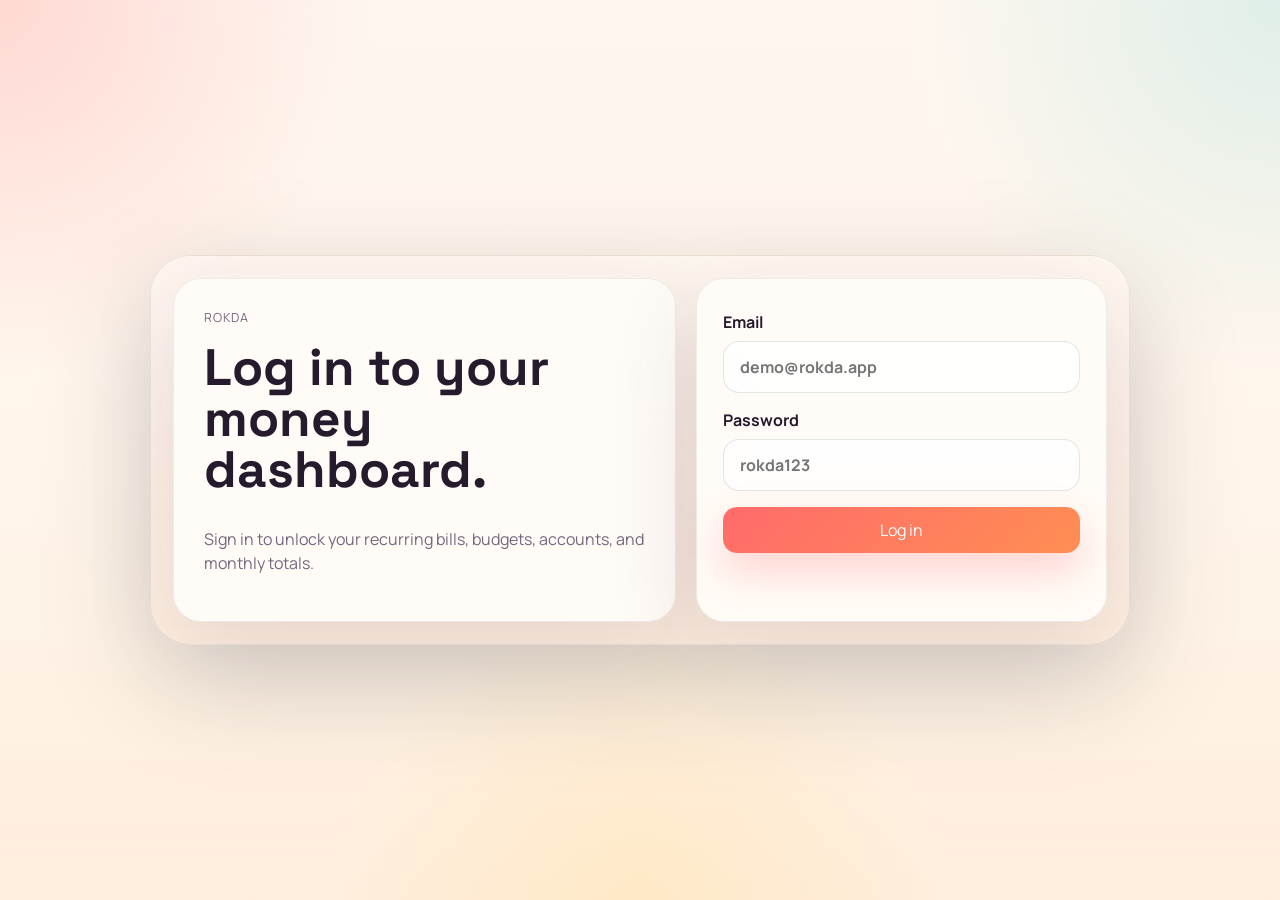
==== commit c21c6063: "Update login flow and account balances" ====
--- a/index.html
+++ b/index.html
@@ -19,14 +19,9 @@
           <p class="eyebrow">Rokda</p>
           <h1>Log in to your money dashboard.</h1>
           <p class="muted">
-            Use the demo account below to unlock your recurring bills, budgets,
-            accounts, and monthly totals.
+            Sign in to unlock your recurring bills, budgets, accounts,
+            and monthly totals.
           </p>
-          <div class="auth-hint">
-            <strong>Demo login</strong>
-            <span>Email: `demo@rokda.app`</span>
-            <span>Password: `rokda123`</span>
-          </div>
         </div>
         <form class="auth-card" id="login-form">
           <label class="auth-field">
--- a/styles.css
+++ b/styles.css
@@ -82,14 +82,6 @@
   line-height: 1;
 }
 
-.auth-hint {
-  display: grid;
-  gap: 6px;
-  padding: 18px;
-  border-radius: 22px;
-  background: linear-gradient(135deg, rgba(255, 107, 107, 0.12), rgba(255, 209, 102, 0.22));
-}
-
 .auth-card {
   padding: 26px;
   display: grid;
@@ -133,41 +125,36 @@
 
 .app-shell {
   min-height: 100vh;
-  padding: 20px 0;
-  display: grid;
-  place-items: center;
+  padding: 24px;
+  display: block;
 }
 
 .app-frame {
-  width: min(430px, calc(100vw - 20px));
-  min-height: min(880px, calc(100vh - 24px));
-  display: block;
-  border-radius: 38px;
+  width: min(1280px, 100%);
+  min-height: calc(100vh - 48px);
+  display: grid;
+  grid-template-columns: 290px minmax(0, 1fr);
+  margin: 0 auto;
+  border-radius: 36px;
   overflow: hidden;
-  border: 8px solid #1f1628;
+  border: 1px solid rgba(37, 27, 45, 0.08);
   background:
     linear-gradient(180deg, rgba(255, 251, 247, 0.98), rgba(255, 241, 231, 0.98));
-  box-shadow:
-    0 20px 40px rgba(31, 22, 40, 0.2),
-    0 60px 120px rgba(31, 22, 40, 0.22);
+  box-shadow: 0 36px 120px rgba(31, 22, 40, 0.14);
   position: relative;
 }
 
 .app-frame::before {
-  content: "";
-  position: absolute;
-  top: 14px;
-  left: 50%;
-  transform: translateX(-50%);
-  width: 120px;
-  height: 28px;
-  border-radius: 999px;
-  background: #1f1628;
-  z-index: 2;
+  display: none;
 }
 
 .sidebar {
-  display: none;
+  display: block;
+  padding: 28px 22px;
+  border-right: 1px solid var(--line);
+  background:
+    linear-gradient(180deg, rgba(255, 246, 238, 0.9), rgba(255, 236, 226, 0.92));
+  backdrop-filter: blur(18px);
 }
 
 .brand-block,
@@ -312,12 +299,13 @@
 }
 
 .dashboard {
-  padding: 56px 16px 100px;
+  padding: 28px 28px 34px;
+  overflow: auto;
 }
 
 .mobile-topbar,
 .mobile-tabbar {
-  display: block;
+  display: none;
 }
 
 .mobile-title {
@@ -345,7 +333,7 @@
 }
 
 .hero {
-  flex-direction: column;
+  flex-direction: row;
   justify-content: space-between;
   gap: 24px;
   margin-bottom: 22px;
@@ -353,9 +341,9 @@
 }
 
 .hero h2 {
-  font-size: clamp(2rem, 8vw, 2.8rem);
+  font-size: clamp(2.3rem, 5vw, 4rem);
   line-height: 1;
-  max-width: none;
+  max-width: 11ch;
 }
 
 .hero-copy {
@@ -365,9 +353,9 @@
 
 .hero-actions {
   gap: 12px;
-  align-self: stretch;
-  width: 100%;
-  flex-wrap: wrap;
+  align-self: flex-start;
+  width: auto;
+  flex-wrap: nowrap;
 }
 
 .hero-grid,
@@ -379,12 +367,12 @@
 }
 
 .hero-grid {
-  grid-template-columns: 1fr;
+  grid-template-columns: 1.4fr 1fr 1fr;
   margin-bottom: 18px;
 }
 
 .content-grid {
-  grid-template-columns: 1fr;
+  grid-template-columns: 1.2fr 0.8fr 0.8fr;
 }
 
 .single-column-grid {
@@ -392,7 +380,7 @@
 }
 
 .goal-grid {
-  grid-template-columns: 1fr;
+  grid-template-columns: 1.1fr 0.9fr;
 }
 
 .panel {
@@ -402,7 +390,7 @@
 
 .large-panel,
 .wide-panel {
-  grid-column: span 1;
+  grid-column: span 2;
 }
 
 .panel-heading,
@@ -623,9 +611,28 @@
   .app-frame {
     width: 100vw;
     min-height: 100vh;
+    display: block;
     border-radius: 0;
     border-width: 0;
     box-shadow: none;
+  }
+
+  .app-frame::before {
+    content: "";
+    display: block;
+    position: absolute;
+    top: 14px;
+    left: 50%;
+    transform: translateX(-50%);
+    width: 120px;
+    height: 28px;
+    border-radius: 999px;
+    background: #1f1628;
+    z-index: 2;
+  }
+
+  .sidebar {
+    display: none;
   }
 
   .dashboard {
@@ -673,6 +680,31 @@
     font-size: clamp(1.9rem, 8vw, 2.4rem);
   }
 
+  .hero {
+    flex-direction: column;
+  }
+
+  .hero-actions {
+    width: 100%;
+    align-self: stretch;
+    flex-wrap: wrap;
+  }
+
+  .hero-grid,
+  .content-grid,
+  .goal-grid {
+    grid-template-columns: 1fr;
+  }
+
+  .large-panel,
+  .wide-panel {
+    grid-column: span 1;
+  }
+
+  .view-hero {
+    flex-direction: column;
+  }
+
   .primary-button,
   .secondary-button {
     flex: 1 1 160px;
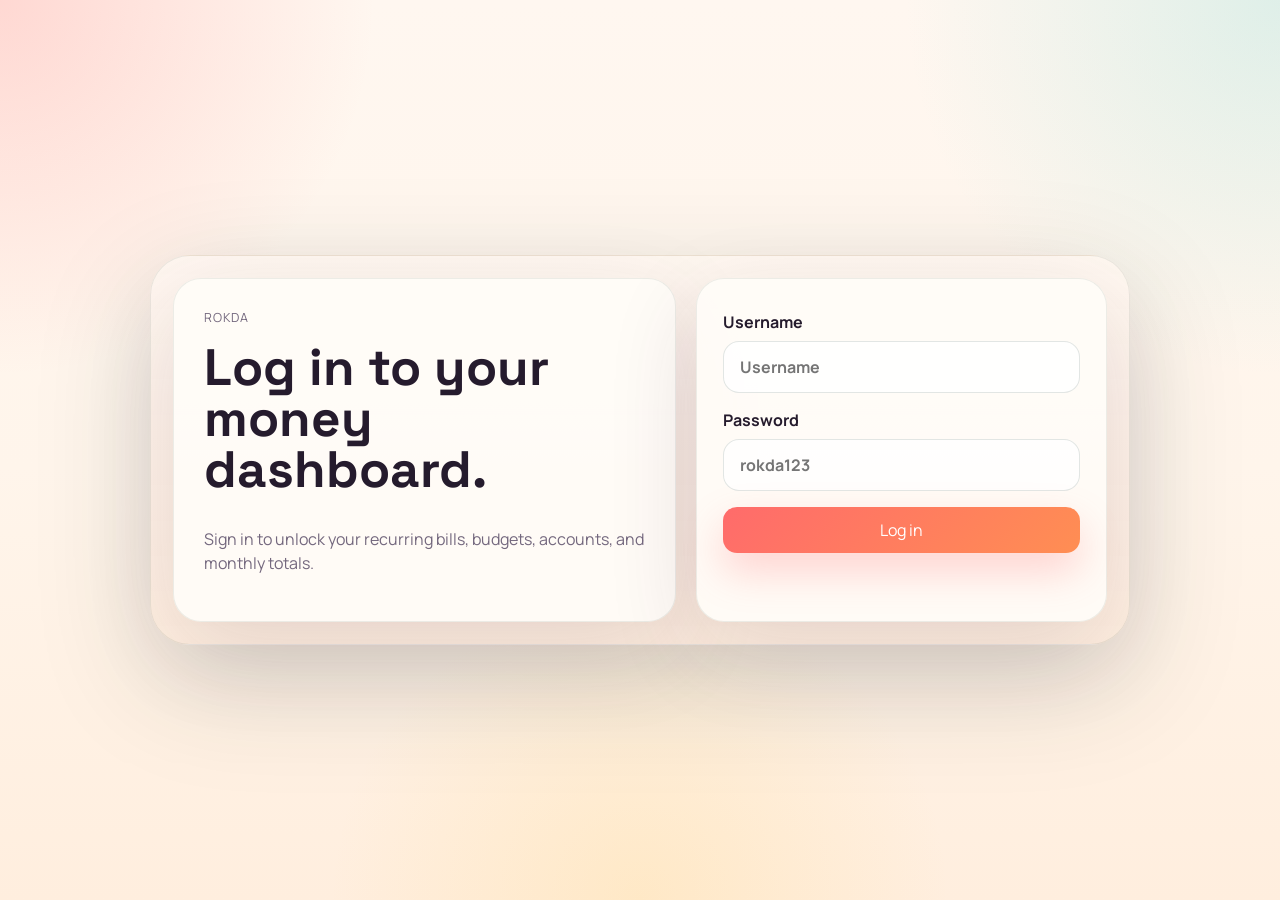
==== commit 9fb532f3: "Show funds available from linked accounts" ====
--- a/index.html
+++ b/index.html
@@ -25,8 +25,8 @@
         </div>
         <form class="auth-card" id="login-form">
           <label class="auth-field">
-            <span>Email</span>
-            <input id="email-input" name="email" type="email" placeholder="demo@rokda.app" required />
+            <span>Username</span>
+            <input id="email-input" name="username" type="text" placeholder="Username" required />
           </label>
           <label class="auth-field">
             <span>Password</span>
@@ -104,7 +104,7 @@
             <article class="panel balance-panel">
               <div class="panel-heading">
                 <div>
-                  <p class="card-label">Linked cash balance</p>
+                  <p class="card-label">Funds available</p>
                   <h3 id="cash-balance">$0</h3>
                 </div>
                 <span class="trend-pill positive" id="balance-change">+0%</span>
